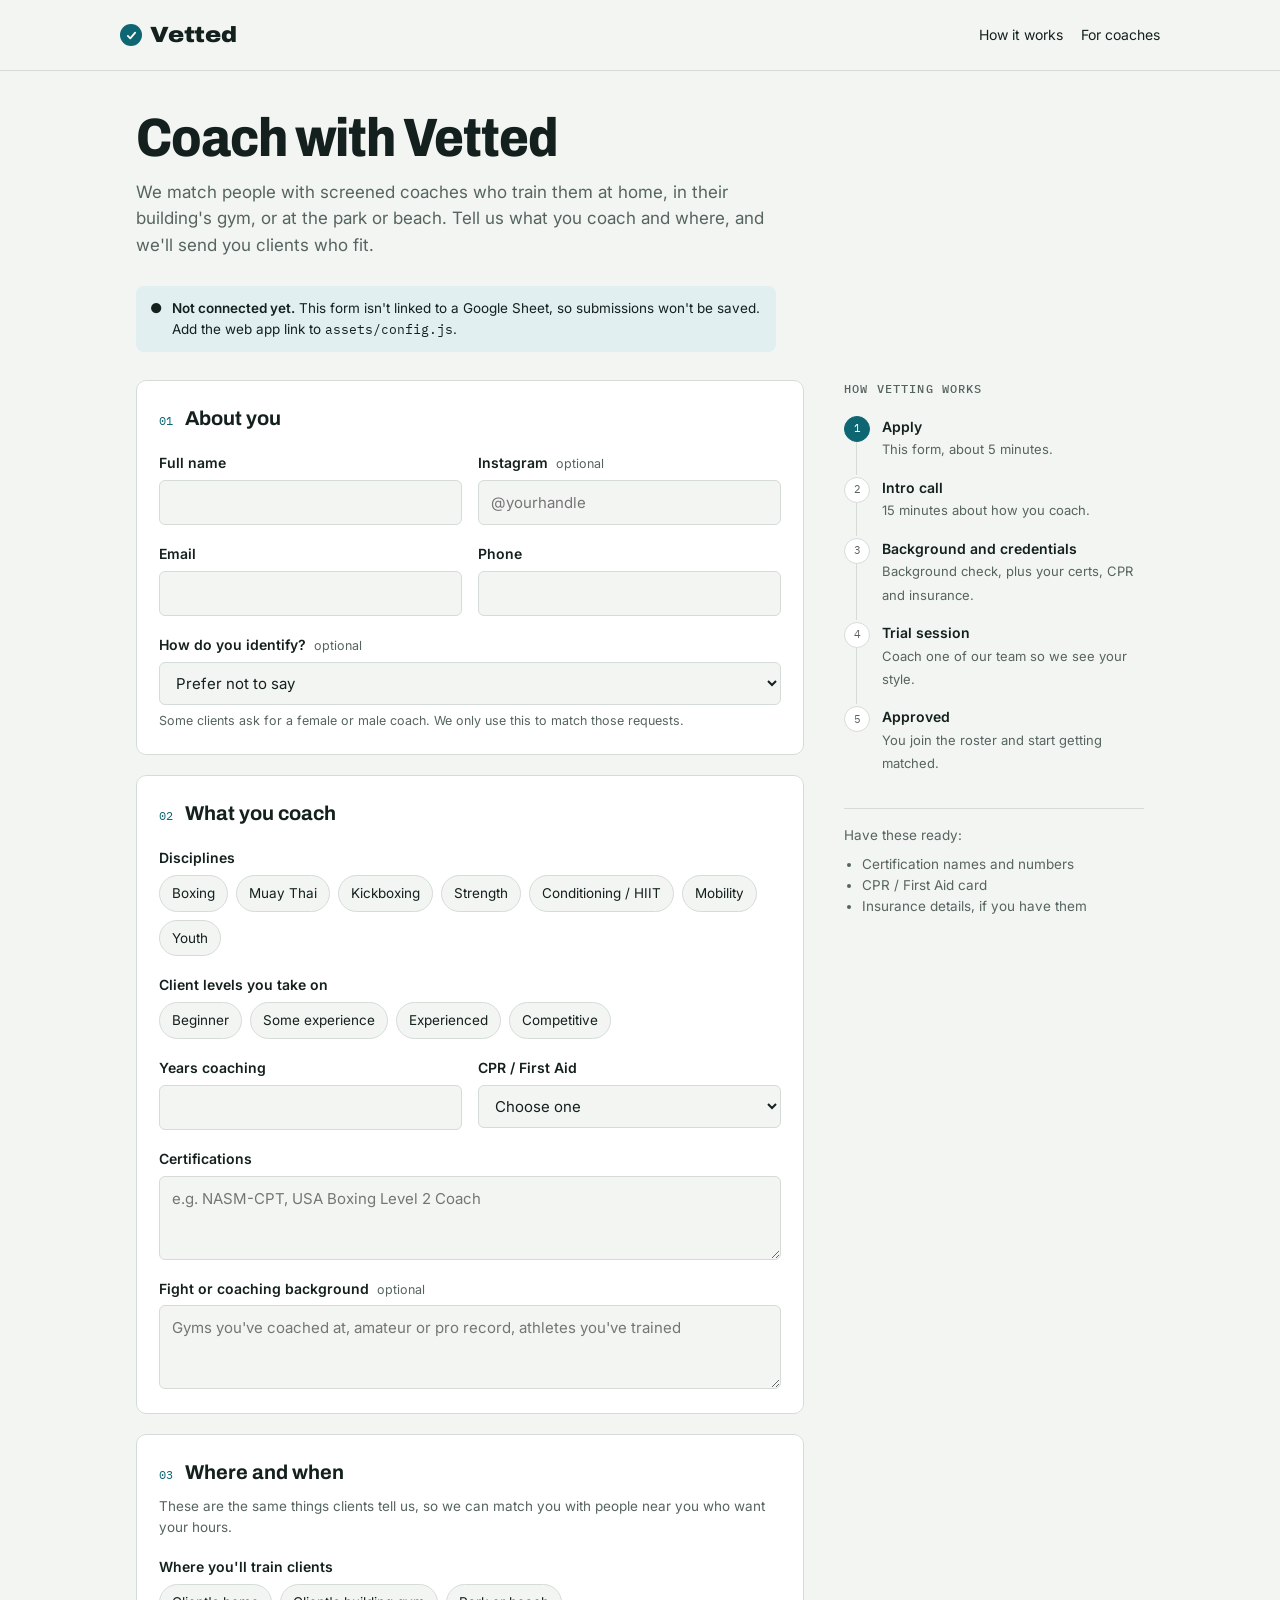
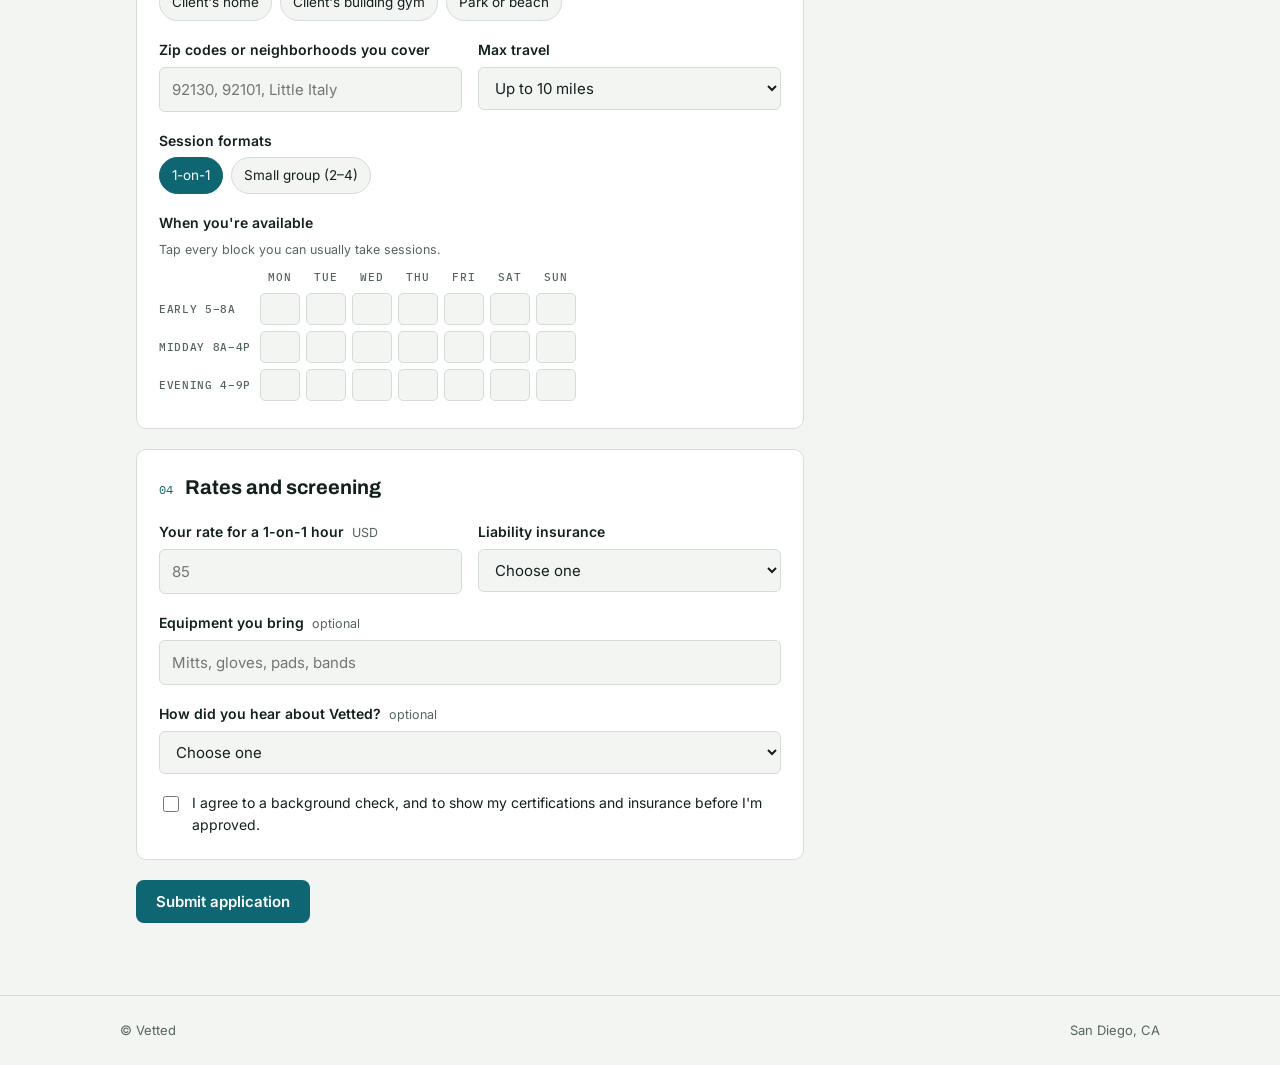
==== apply.html @ 27df1cb6 "Vetted website: home page and coach application Coach applications post to a Google Sheet through an" ====
<!doctype html>
<html lang="en">
<head>
<meta charset="utf-8">
<meta name="viewport" content="width=device-width, initial-scale=1, viewport-fit=cover">
<title>Coach with Vetted</title>
<meta name="description" content="Apply to coach with Vetted. We match screened coaches with private clients at home, in building gyms, and at parks and beaches.">
<link rel="preconnect" href="https://fonts.googleapis.com">
<link rel="preconnect" href="https://fonts.gstatic.com" crossorigin>
<link rel="stylesheet" href="https://fonts.googleapis.com/css2?family=Archivo:wdth,wght@75..125,500..900&family=Inter:wght@400;500;600&family=IBM+Plex+Mono:wght@500&display=swap">
<link rel="stylesheet" href="assets/styles.css">
<style>
main.wrap { padding-bottom: 0; }
.hp { position: absolute; left: -10000px; width: 1px; height: 1px; overflow: hidden; }
.err-send { color: var(--warn); font-size: 14px; }
.preview-note code { font-family: var(--mono); font-size: 12.5px; }
.intro { padding-block: 40px 28px; max-width: 640px; }
.intro h1 { font-family: var(--display); font-weight: 800; font-stretch: 88%; font-size: clamp(34px, 6vw, 54px); line-height: 1; letter-spacing: -0.02em; margin: 0 0 14px; text-wrap: balance; }
.intro p { color: var(--muted); font-size: 17px; margin: 0; max-width: 58ch; }

.preview-note { display: flex; gap: 10px; align-items: flex-start; background: var(--accent-soft); border-radius: 8px; padding: 12px 14px; font-size: 13.5px; margin-bottom: 28px; max-width: 640px; }
.preview-note b { font-weight: 600; }

.grid { display: grid; grid-template-columns: minmax(0, 1fr) 300px; gap: 40px; align-items: start; }
@media (max-width: 860px) { .grid { grid-template-columns: minmax(0, 1fr); } .rail { order: -1; } }

form { display: flex; flex-direction: column; gap: 20px; min-width: 0; }
fieldset { border: 1px solid var(--line); background: var(--surface); border-radius: 10px; padding: 22px 22px 24px; margin: 0; min-width: 0; display: flex; flex-direction: column; gap: 18px; }
legend { display: contents; }
.sec-head { display: flex; align-items: baseline; gap: 12px; }
.sec-num { font-family: var(--mono); font-size: 12px; color: var(--accent); }
.sec-title { font-family: var(--display); font-weight: 700; font-stretch: 100%; font-size: 20px; margin: 0; }
.sec-sub { color: var(--muted); font-size: 13.5px; margin: -10px 0 0; }

.row { display: grid; grid-template-columns: repeat(2, minmax(0, 1fr)); gap: 16px; }
@media (max-width: 560px) { .row { grid-template-columns: minmax(0, 1fr); } }
.field { display: flex; flex-direction: column; gap: 6px; min-width: 0; }
label.lbl, .lbl { font-weight: 600; font-size: 14px; }
.opt { font-weight: 400; color: var(--muted); font-size: 12.5px; margin-left: 4px; }
.hint { color: var(--muted); font-size: 12.5px; }
input[type=text], input[type=email], input[type=tel], input[type=number], select, textarea {
  font: inherit; color: var(--ink); background: var(--bg); border: 1px solid var(--line); border-radius: 6px; padding: 10px 12px; width: 100%;
}
textarea { min-height: 84px; resize: vertical; }
input:focus-visible, select:focus-visible, textarea:focus-visible, button:focus-visible, .chip input:focus-visible + span {
  outline: 2px solid var(--accent); outline-offset: 2px;
}
.invalid input, .invalid select, .invalid textarea { border-color: var(--warn); }
.err { color: var(--warn); font-size: 12.5px; display: none; }
.invalid .err { display: block; }

.chips { display: flex; flex-wrap: wrap; gap: 8px; }
.chip { position: relative; }
.chip input { position: absolute; opacity: 0; inset: 0; margin: 0; cursor: pointer; }
.chip span { display: inline-block; padding: 7px 12px; border: 1px solid var(--line); border-radius: 999px; font-size: 13.5px; background: var(--bg); cursor: pointer; user-select: none; }
.chip input:checked + span { background: var(--accent); border-color: var(--accent); color: var(--accent-ink); }

.avail { overflow-x: auto; }
.avail table { border-collapse: collapse; font-size: 13px; min-width: 420px; }
.avail th { font-family: var(--mono); font-weight: 500; font-size: 11px; letter-spacing: 0.06em; text-transform: uppercase; color: var(--muted); padding: 4px 6px; text-align: center; }
.avail th.rowh { text-align: left; padding-left: 0; }
.avail td { padding: 3px; text-align: center; }
.slot { position: relative; display: block; width: 40px; height: 32px; }
.slot input { position: absolute; inset: 0; opacity: 0; margin: 0; cursor: pointer; }
.slot span { position: absolute; inset: 0; border: 1px solid var(--line); border-radius: 5px; background: var(--bg); }
.slot input:checked + span { background: var(--accent); border-color: var(--accent); }
.slot input:focus-visible + span { outline: 2px solid var(--accent); outline-offset: 2px; }

.check { display: flex; gap: 10px; align-items: flex-start; font-size: 14px; }
.check input { margin-top: 4px; width: 16px; height: 16px; accent-color: var(--accent); flex: none; }

.actions { display: flex; flex-wrap: wrap; align-items: center; gap: 14px; }

.rail { position: sticky; top: calc(env(safe-area-inset-top, 0px) + 20px); display: flex; flex-direction: column; gap: 18px; min-width: 0; }
@media (max-width: 860px) { .rail { position: static; } }
.rail h2 { font-family: var(--mono); font-weight: 500; font-size: 11.5px; letter-spacing: 0.1em; text-transform: uppercase; color: var(--muted); margin: 0; }
.steps { list-style: none; margin: 0; padding: 0; display: flex; flex-direction: column; }
.steps li { display: grid; grid-template-columns: 26px minmax(0, 1fr); gap: 12px; padding-bottom: 16px; position: relative; }
.steps li:not(:last-child)::before { content: ""; position: absolute; left: 12px; top: 26px; bottom: 2px; width: 1px; background: var(--line); }
.dot { width: 26px; height: 26px; border-radius: 50%; border: 1px solid var(--line); background: var(--surface); display: grid; place-items: center; font-family: var(--mono); font-size: 11px; color: var(--muted); }
.steps li.now .dot { background: var(--accent); border-color: var(--accent); color: var(--accent-ink); }
.steps b { display: block; font-size: 14px; font-weight: 600; }
.steps small { color: var(--muted); font-size: 13px; }
.need { border-top: 1px solid var(--line); padding-top: 16px; font-size: 13.5px; color: var(--muted); }
.need ul { margin: 8px 0 0; padding-left: 18px; }

.done { max-width: 640px; }
.done h2 { font-family: var(--display); font-weight: 800; font-stretch: 90%; font-size: 34px; margin: 0 0 8px; }
.done p { color: var(--muted); margin: 0 0 20px; }
.summary { background: var(--surface); border: 1px solid var(--line); border-radius: 10px; padding: 18px 20px; }
.summary dl { display: grid; grid-template-columns: 150px minmax(0, 1fr); gap: 8px 16px; margin: 0; font-size: 14px; }
@media (max-width: 480px) { .summary dl { grid-template-columns: minmax(0, 1fr); gap: 2px; } .summary dd { margin-bottom: 8px; } }
.summary dt { color: var(--muted); }
.summary dd { margin: 0; overflow-wrap: anywhere; }

@media (prefers-reduced-motion: no-preference) { .chip span, .slot span { transition: background .12s, border-color .12s; } }
</style>
</head>
<body>
<header class="top gutter"><div class="wrap">
  <a class="brand" href="./"><span class="seal" aria-hidden="true"><svg viewBox="0 0 16 16"><path d="M3.5 8.5l3 3 6-7" fill="none" stroke="var(--accent-ink)" stroke-width="2.2" stroke-linecap="round" stroke-linejoin="round"/></svg></span>Vetted</a>
  <nav class="links"><a href="./#how">How it works</a><a href="apply.html">For coaches</a></nav>
</div></header>

<main class="wrap gutter">
<section class="intro">
    <h1>Coach with Vetted</h1>
    <p>We match people with screened coaches who train them at home, in their building's gym, or at the park or beach. Tell us what you coach and where, and we'll send you clients who fit.</p>
  </section>

  <div class="preview-note" id="notConnected" role="note" hidden><span aria-hidden="true">●</span><div><b>Not connected yet.</b> This form isn't linked to a Google Sheet, so submissions won't be saved. Add the web app link to <code>assets/config.js</code>.</div></div>

  <div class="grid">
    <div id="formView">
      <form id="app" novalidate>
        <div class="hp" aria-hidden="true"><label for="website">Leave this empty</label><input id="website" name="website" type="text" tabindex="-1" autocomplete="off"></div>
        <fieldset>
          <legend><div class="sec-head"><span class="sec-num">01</span><h2 class="sec-title">About you</h2></div></legend>
          <div class="row">
            <div class="field" data-req><label class="lbl" for="name">Full name</label><input id="name" name="name" type="text" autocomplete="name"><span class="err">Enter your name.</span></div>
            <div class="field"><label class="lbl" for="ig">Instagram <span class="opt">optional</span></label><input id="ig" name="instagram" type="text" placeholder="@yourhandle"></div>
          </div>
          <div class="row">
            <div class="field" data-req><label class="lbl" for="email">Email</label><input id="email" name="email" type="email" autocomplete="email"><span class="err">Enter an email we can reach you at.</span></div>
            <div class="field" data-req><label class="lbl" for="phone">Phone</label><input id="phone" name="phone" type="tel" autocomplete="tel"><span class="err">Enter a phone number.</span></div>
          </div>
          <div class="field"><label class="lbl" for="gender">How do you identify? <span class="opt">optional</span></label>
            <select id="gender" name="gender"><option value="">Prefer not to say</option><option>Woman</option><option>Man</option><option>Non-binary</option></select>
            <span class="hint">Some clients ask for a female or male coach. We only use this to match those requests.</span></div>
        </fieldset>

        <fieldset>
          <legend><div class="sec-head"><span class="sec-num">02</span><h2 class="sec-title">What you coach</h2></div></legend>
          <div class="field" data-req data-group="disciplines"><span class="lbl" id="discL">Disciplines</span>
            <div class="chips" role="group" aria-labelledby="discL">
              <label class="chip"><input type="checkbox" name="disciplines" value="Boxing"><span>Boxing</span></label>
              <label class="chip"><input type="checkbox" name="disciplines" value="Muay Thai"><span>Muay Thai</span></label>
              <label class="chip"><input type="checkbox" name="disciplines" value="Kickboxing"><span>Kickboxing</span></label>
              <label class="chip"><input type="checkbox" name="disciplines" value="Strength"><span>Strength</span></label>
              <label class="chip"><input type="checkbox" name="disciplines" value="Conditioning / HIIT"><span>Conditioning / HIIT</span></label>
              <label class="chip"><input type="checkbox" name="disciplines" value="Mobility"><span>Mobility</span></label>
              <label class="chip"><input type="checkbox" name="disciplines" value="Youth"><span>Youth</span></label>
            </div><span class="err">Pick at least one.</span></div>
          <div class="field"><span class="lbl" id="lvlL">Client levels you take on</span>
            <div class="chips" role="group" aria-labelledby="lvlL">
              <label class="chip"><input type="checkbox" name="levels" value="Beginner"><span>Beginner</span></label>
              <label class="chip"><input type="checkbox" name="levels" value="Some experience"><span>Some experience</span></label>
              <label class="chip"><input type="checkbox" name="levels" value="Experienced"><span>Experienced</span></label>
              <label class="chip"><input type="checkbox" name="levels" value="Competitive"><span>Competitive</span></label>
            </div></div>
          <div class="row">
            <div class="field" data-req><label class="lbl" for="years">Years coaching</label><input id="years" name="years" type="number" min="0" max="60" inputmode="numeric"><span class="err">Enter a number of years.</span></div>
            <div class="field" data-req><label class="lbl" for="cpr">CPR / First Aid</label>
              <select id="cpr" name="cpr"><option value="">Choose one</option><option>Current</option><option>Expired</option><option>Never certified</option></select><span class="err">Choose one.</span></div>
          </div>
          <div class="field" data-req><label class="lbl" for="certs">Certifications</label><textarea id="certs" name="certs" placeholder="e.g. NASM-CPT, USA Boxing Level 2 Coach"></textarea><span class="err">List your certifications, or write "none".</span></div>
          <div class="field"><label class="lbl" for="bg">Fight or coaching background <span class="opt">optional</span></label><textarea id="bg" name="background" placeholder="Gyms you've coached at, amateur or pro record, athletes you've trained"></textarea></div>
        </fieldset>

        <fieldset>
          <legend><div class="sec-head"><span class="sec-num">03</span><h2 class="sec-title">Where and when</h2></div></legend>
          <p class="sec-sub">These are the same things clients tell us, so we can match you with people near you who want your hours.</p>
          <div class="field" data-req data-group="locations"><span class="lbl" id="locL">Where you'll train clients</span>
            <div class="chips" role="group" aria-labelledby="locL">
              <label class="chip"><input type="checkbox" name="locations" value="Client's home"><span>Client's home</span></label>
              <label class="chip"><input type="checkbox" name="locations" value="Building gym"><span>Client's building gym</span></label>
              <label class="chip"><input type="checkbox" name="locations" value="Park or beach"><span>Park or beach</span></label>
            </div><span class="err">Pick at least one.</span></div>
          <div class="row">
            <div class="field" data-req><label class="lbl" for="zips">Zip codes or neighborhoods you cover</label><input id="zips" name="areas" type="text" placeholder="92130, 92101, Little Italy"><span class="err">Tell us where you'll travel.</span></div>
            <div class="field"><label class="lbl" for="radius">Max travel</label>
              <select id="radius" name="radius"><option>Up to 5 miles</option><option selected>Up to 10 miles</option><option>Up to 20 miles</option><option>Anywhere in the county</option></select></div>
          </div>
          <div class="field"><span class="lbl" id="fmtL">Session formats</span>
            <div class="chips" role="group" aria-labelledby="fmtL">
              <label class="chip"><input type="checkbox" name="formats" value="1-on-1" checked><span>1-on-1</span></label>
              <label class="chip"><input type="checkbox" name="formats" value="Small group (2-4)"><span>Small group (2–4)</span></label>
            </div></div>
          <div class="field" data-req data-group="avail"><span class="lbl" id="avL">When you're available</span>
            <span class="hint">Tap every block you can usually take sessions.</span>
            <div class="avail"><table aria-labelledby="avL"><thead><tr><th class="rowh"></th></tr></thead><tbody></tbody></table></div>
            <span class="err">Pick at least one time block.</span></div>
        </fieldset>

        <fieldset>
          <legend><div class="sec-head"><span class="sec-num">04</span><h2 class="sec-title">Rates and screening</h2></div></legend>
          <div class="row">
            <div class="field"><label class="lbl" for="rate">Your rate for a 1-on-1 hour <span class="opt">USD</span></label><input id="rate" name="rate" type="number" min="0" inputmode="numeric" placeholder="85"></div>
            <div class="field" data-req><label class="lbl" for="ins">Liability insurance</label>
              <select id="ins" name="insurance"><option value="">Choose one</option><option>Yes, I have my own</option><option>No, but I can get it</option><option>No</option></select><span class="err">Choose one.</span></div>
          </div>
          <div class="field"><label class="lbl" for="gear">Equipment you bring <span class="opt">optional</span></label><input id="gear" name="gear" type="text" placeholder="Mitts, gloves, pads, bands"></div>
          <div class="field"><label class="lbl" for="heard">How did you hear about Vetted? <span class="opt">optional</span></label>
            <select id="heard" name="heard"><option value="">Choose one</option><option>Instagram</option><option>A coach I know</option><option>My gym</option><option>Other</option></select></div>
          <div class="field" data-req data-group="consent">
            <label class="check"><input type="checkbox" id="consent" name="consent" value="yes"><span>I agree to a background check, and to show my certifications and insurance before I'm approved.</span></label>
            <span class="err">We need your OK to run the screening.</span></div>
        </fieldset>

        <div class="actions">
          <button class="btn" type="submit" id="submitBtn">Submit application</button>
          <span class="err-send" id="sendErr" role="alert" hidden></span>
        </div>
      </form>
    </div>

    <div class="done" id="doneView" hidden>
      <h2>Application received</h2>
      <p>Thanks. We review every application by hand and will text you within a few days to set up a short call. Keep an eye on your phone.</p>
      <div class="summary"><dl id="summary"></dl></div>
      <div class="actions" style="margin-top:18px"><a class="btn outline" href="./">Back to Vetted</a></div>
    </div>

    <aside class="rail" aria-label="How vetting works">
      <h2>How vetting works</h2>
      <ol class="steps">
        <li class="now"><span class="dot">1</span><div><b>Apply</b><small>This form, about 5 minutes.</small></div></li>
        <li><span class="dot">2</span><div><b>Intro call</b><small>15 minutes about how you coach.</small></div></li>
        <li><span class="dot">3</span><div><b>Background and credentials</b><small>Background check, plus your certs, CPR and insurance.</small></div></li>
        <li><span class="dot">4</span><div><b>Trial session</b><small>Coach one of our team so we see your style.</small></div></li>
        <li><span class="dot">5</span><div><b>Approved</b><small>You join the roster and start getting matched.</small></div></li>
      </ol>
      <div class="need">Have these ready:
        <ul><li>Certification names and numbers</li><li>CPR / First Aid card</li><li>Insurance details, if you have them</li></ul>
      </div>
    </aside>
  </div>
</main>

<footer class="foot gutter"><div class="wrap"><span>© Vetted</span><span>San Diego, CA</span></div></footer>

<script src="assets/config.js"></script>
<script src="assets/apply.js"></script>
</body>
</html>
---- assets/styles.css ----
/* Vetted — shared styles. Layout: one centered column (1040px) with section bands; forms use a sticky side rail on wide screens. */
:root {
  --bg: #f3f5f3;
  --surface: #ffffff;
  --ink: #13201d;
  --muted: #56645f;
  --line: #d5dcd8;
  --accent: #0d6672;
  --accent-ink: #ffffff;
  --accent-soft: #e1eff0;
  --band: #13201d;
  --band-ink: #e6ece9;
  --ok: #1f7a4a;
  --warn: #9a5b00;
  --display: "Archivo", "Arial Narrow", system-ui, sans-serif;
  --body: "Inter", system-ui, -apple-system, "Segoe UI", sans-serif;
  --mono: "IBM Plex Mono", ui-monospace, "SFMono-Regular", Menlo, monospace;
  color-scheme: light;
}
@media (prefers-color-scheme: dark) {
  :root {
    --bg: #0f1614; --surface: #17211e; --ink: #e6ece9; --muted: #9baba5; --line: #2b3834;
    --accent: #4fb3bf; --accent-ink: #062226; --accent-soft: #163236;
    --band: #0a0f0e; --band-ink: #e6ece9; --ok: #5cc98b; --warn: #e0a64a;
    color-scheme: dark;
  }
}

* { box-sizing: border-box; }
html { -webkit-text-size-adjust: 100%; }
body {
  margin: 0; background: var(--bg); color: var(--ink);
  font-family: var(--body); font-size: 15px; line-height: 1.55;
}
img { max-width: 100%; }
[hidden] { display: none !important; }
a { color: var(--accent); text-underline-offset: 3px; }
.gutter { padding-left: max(16px, env(safe-area-inset-left, 0px)); padding-right: max(16px, env(safe-area-inset-right, 0px)); }
.wrap { max-width: 1040px; margin: 0 auto; }

/* Header */
header.top { border-bottom: 1px solid var(--line); }
header.top .wrap { display: flex; align-items: center; justify-content: space-between; gap: 16px; padding-block: 18px; flex-wrap: wrap; }
.brand { font-family: var(--display); font-weight: 900; font-stretch: 112%; font-size: 22px; letter-spacing: -0.01em; display: flex; align-items: center; gap: 8px; color: var(--ink); text-decoration: none; }
.seal { width: 22px; height: 22px; border-radius: 50%; background: var(--accent); display: grid; place-items: center; flex: none; }
.seal svg { width: 13px; height: 13px; }
nav.links { display: flex; gap: 18px; align-items: center; font-size: 14px; flex-wrap: wrap; }
nav.links a { color: var(--ink); text-decoration: none; }
nav.links a:hover { color: var(--accent); }
nav.links a.btn { color: var(--accent-ink); }

/* Buttons */
.btn { display: inline-block; font: 600 15px var(--body); background: var(--accent); color: var(--accent-ink); border: 0; border-radius: 8px; padding: 12px 20px; cursor: pointer; text-decoration: none; }
.btn:hover { filter: brightness(1.08); }
.btn.small { padding: 8px 14px; font-size: 14px; }
.btn.outline { background: transparent; color: var(--ink); border: 1px solid var(--line); }
.btn[disabled] { opacity: .6; cursor: progress; }
.linkbtn { font: 500 14px var(--body); background: transparent; color: var(--accent); border: 0; padding: 8px 4px; cursor: pointer; text-decoration: underline; text-underline-offset: 3px; }
:focus-visible { outline: 2px solid var(--accent); outline-offset: 2px; }

/* Type */
.eyebrow { font-family: var(--mono); font-size: 11.5px; letter-spacing: 0.1em; text-transform: uppercase; color: var(--muted); margin: 0 0 10px; }
h1.display { font-family: var(--display); font-weight: 800; font-stretch: 88%; font-size: clamp(38px, 7vw, 68px); line-height: 0.98; letter-spacing: -0.02em; margin: 0 0 18px; text-wrap: balance; }
h2.section { font-family: var(--display); font-weight: 800; font-stretch: 92%; font-size: clamp(26px, 4vw, 36px); line-height: 1.05; margin: 0 0 12px; text-wrap: balance; }
.lede { color: var(--muted); font-size: 18px; margin: 0; max-width: 56ch; }

/* Footer */
footer.foot { border-top: 1px solid var(--line); margin-top: 72px; }
footer.foot .wrap { padding-block: 24px; display: flex; justify-content: space-between; gap: 12px; flex-wrap: wrap; color: var(--muted); font-size: 13px; }
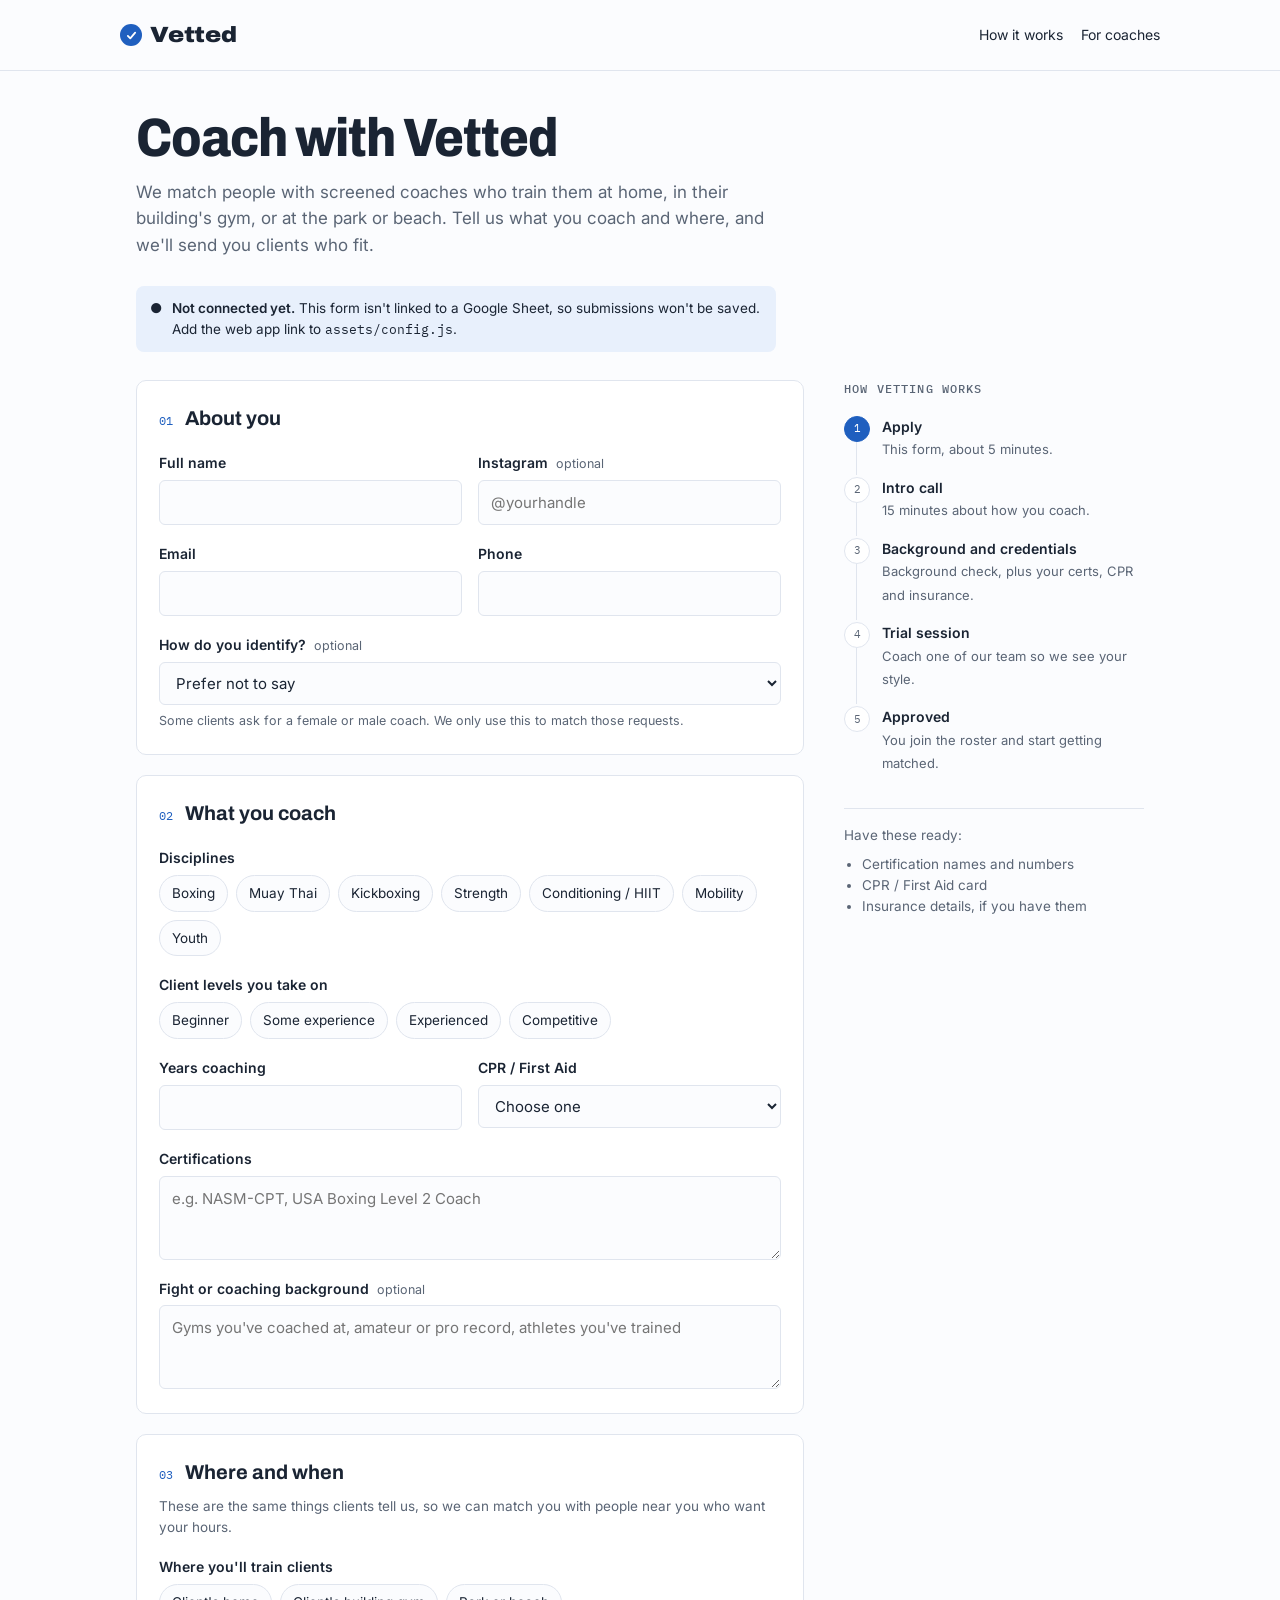
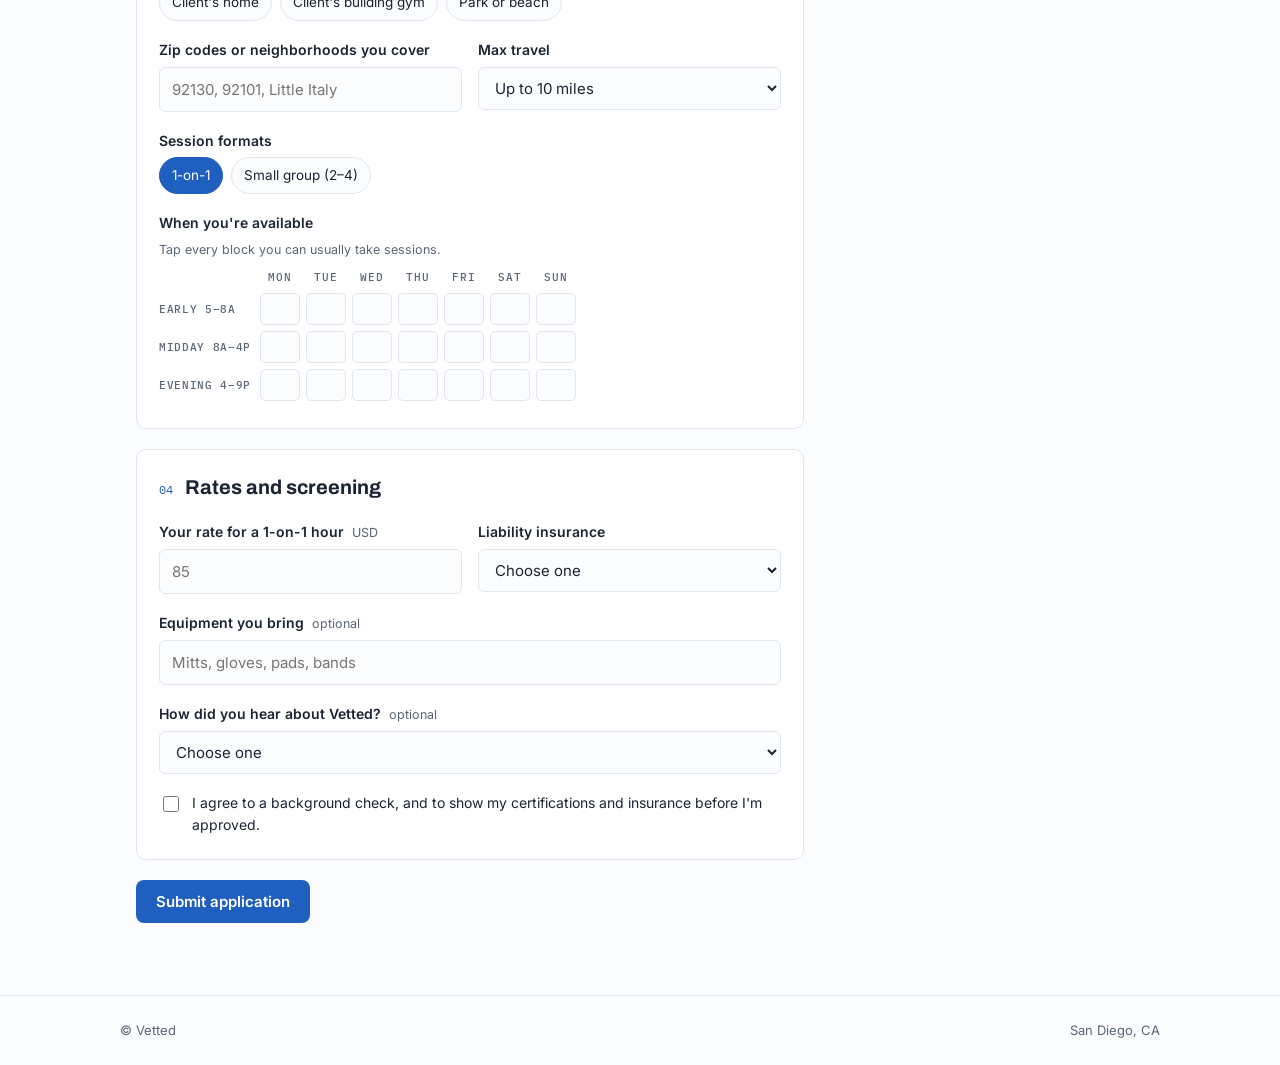
==== commit 3e9d857a: "Add client request form (Find a coach) Five-step form: goal, where, when, coach preference, contact." ====
--- a/apply.html
+++ b/apply.html
@@ -9,92 +9,7 @@
 <link rel="preconnect" href="https://fonts.gstatic.com" crossorigin>
 <link rel="stylesheet" href="https://fonts.googleapis.com/css2?family=Archivo:wdth,wght@75..125,500..900&family=Inter:wght@400;500;600&family=IBM+Plex+Mono:wght@500&display=swap">
 <link rel="stylesheet" href="assets/styles.css">
-<style>
-main.wrap { padding-bottom: 0; }
-.hp { position: absolute; left: -10000px; width: 1px; height: 1px; overflow: hidden; }
-.err-send { color: var(--warn); font-size: 14px; }
-.preview-note code { font-family: var(--mono); font-size: 12.5px; }
-.intro { padding-block: 40px 28px; max-width: 640px; }
-.intro h1 { font-family: var(--display); font-weight: 800; font-stretch: 88%; font-size: clamp(34px, 6vw, 54px); line-height: 1; letter-spacing: -0.02em; margin: 0 0 14px; text-wrap: balance; }
-.intro p { color: var(--muted); font-size: 17px; margin: 0; max-width: 58ch; }
-
-.preview-note { display: flex; gap: 10px; align-items: flex-start; background: var(--accent-soft); border-radius: 8px; padding: 12px 14px; font-size: 13.5px; margin-bottom: 28px; max-width: 640px; }
-.preview-note b { font-weight: 600; }
-
-.grid { display: grid; grid-template-columns: minmax(0, 1fr) 300px; gap: 40px; align-items: start; }
-@media (max-width: 860px) { .grid { grid-template-columns: minmax(0, 1fr); } .rail { order: -1; } }
-
-form { display: flex; flex-direction: column; gap: 20px; min-width: 0; }
-fieldset { border: 1px solid var(--line); background: var(--surface); border-radius: 10px; padding: 22px 22px 24px; margin: 0; min-width: 0; display: flex; flex-direction: column; gap: 18px; }
-legend { display: contents; }
-.sec-head { display: flex; align-items: baseline; gap: 12px; }
-.sec-num { font-family: var(--mono); font-size: 12px; color: var(--accent); }
-.sec-title { font-family: var(--display); font-weight: 700; font-stretch: 100%; font-size: 20px; margin: 0; }
-.sec-sub { color: var(--muted); font-size: 13.5px; margin: -10px 0 0; }
-
-.row { display: grid; grid-template-columns: repeat(2, minmax(0, 1fr)); gap: 16px; }
-@media (max-width: 560px) { .row { grid-template-columns: minmax(0, 1fr); } }
-.field { display: flex; flex-direction: column; gap: 6px; min-width: 0; }
-label.lbl, .lbl { font-weight: 600; font-size: 14px; }
-.opt { font-weight: 400; color: var(--muted); font-size: 12.5px; margin-left: 4px; }
-.hint { color: var(--muted); font-size: 12.5px; }
-input[type=text], input[type=email], input[type=tel], input[type=number], select, textarea {
-  font: inherit; color: var(--ink); background: var(--bg); border: 1px solid var(--line); border-radius: 6px; padding: 10px 12px; width: 100%;
-}
-textarea { min-height: 84px; resize: vertical; }
-input:focus-visible, select:focus-visible, textarea:focus-visible, button:focus-visible, .chip input:focus-visible + span {
-  outline: 2px solid var(--accent); outline-offset: 2px;
-}
-.invalid input, .invalid select, .invalid textarea { border-color: var(--warn); }
-.err { color: var(--warn); font-size: 12.5px; display: none; }
-.invalid .err { display: block; }
-
-.chips { display: flex; flex-wrap: wrap; gap: 8px; }
-.chip { position: relative; }
-.chip input { position: absolute; opacity: 0; inset: 0; margin: 0; cursor: pointer; }
-.chip span { display: inline-block; padding: 7px 12px; border: 1px solid var(--line); border-radius: 999px; font-size: 13.5px; background: var(--bg); cursor: pointer; user-select: none; }
-.chip input:checked + span { background: var(--accent); border-color: var(--accent); color: var(--accent-ink); }
-
-.avail { overflow-x: auto; }
-.avail table { border-collapse: collapse; font-size: 13px; min-width: 420px; }
-.avail th { font-family: var(--mono); font-weight: 500; font-size: 11px; letter-spacing: 0.06em; text-transform: uppercase; color: var(--muted); padding: 4px 6px; text-align: center; }
-.avail th.rowh { text-align: left; padding-left: 0; }
-.avail td { padding: 3px; text-align: center; }
-.slot { position: relative; display: block; width: 40px; height: 32px; }
-.slot input { position: absolute; inset: 0; opacity: 0; margin: 0; cursor: pointer; }
-.slot span { position: absolute; inset: 0; border: 1px solid var(--line); border-radius: 5px; background: var(--bg); }
-.slot input:checked + span { background: var(--accent); border-color: var(--accent); }
-.slot input:focus-visible + span { outline: 2px solid var(--accent); outline-offset: 2px; }
-
-.check { display: flex; gap: 10px; align-items: flex-start; font-size: 14px; }
-.check input { margin-top: 4px; width: 16px; height: 16px; accent-color: var(--accent); flex: none; }
-
-.actions { display: flex; flex-wrap: wrap; align-items: center; gap: 14px; }
-
-.rail { position: sticky; top: calc(env(safe-area-inset-top, 0px) + 20px); display: flex; flex-direction: column; gap: 18px; min-width: 0; }
-@media (max-width: 860px) { .rail { position: static; } }
-.rail h2 { font-family: var(--mono); font-weight: 500; font-size: 11.5px; letter-spacing: 0.1em; text-transform: uppercase; color: var(--muted); margin: 0; }
-.steps { list-style: none; margin: 0; padding: 0; display: flex; flex-direction: column; }
-.steps li { display: grid; grid-template-columns: 26px minmax(0, 1fr); gap: 12px; padding-bottom: 16px; position: relative; }
-.steps li:not(:last-child)::before { content: ""; position: absolute; left: 12px; top: 26px; bottom: 2px; width: 1px; background: var(--line); }
-.dot { width: 26px; height: 26px; border-radius: 50%; border: 1px solid var(--line); background: var(--surface); display: grid; place-items: center; font-family: var(--mono); font-size: 11px; color: var(--muted); }
-.steps li.now .dot { background: var(--accent); border-color: var(--accent); color: var(--accent-ink); }
-.steps b { display: block; font-size: 14px; font-weight: 600; }
-.steps small { color: var(--muted); font-size: 13px; }
-.need { border-top: 1px solid var(--line); padding-top: 16px; font-size: 13.5px; color: var(--muted); }
-.need ul { margin: 8px 0 0; padding-left: 18px; }
-
-.done { max-width: 640px; }
-.done h2 { font-family: var(--display); font-weight: 800; font-stretch: 90%; font-size: 34px; margin: 0 0 8px; }
-.done p { color: var(--muted); margin: 0 0 20px; }
-.summary { background: var(--surface); border: 1px solid var(--line); border-radius: 10px; padding: 18px 20px; }
-.summary dl { display: grid; grid-template-columns: 150px minmax(0, 1fr); gap: 8px 16px; margin: 0; font-size: 14px; }
-@media (max-width: 480px) { .summary dl { grid-template-columns: minmax(0, 1fr); gap: 2px; } .summary dd { margin-bottom: 8px; } }
-.summary dt { color: var(--muted); }
-.summary dd { margin: 0; overflow-wrap: anywhere; }
-
-@media (prefers-reduced-motion: no-preference) { .chip span, .slot span { transition: background .12s, border-color .12s; } }
-</style>
+<link rel="stylesheet" href="assets/forms.css">
 </head>
 <body>
 <header class="top gutter"><div class="wrap">
--- a/assets/styles.css
+++ b/assets/styles.css
@@ -1,29 +1,21 @@
-/* Vetted — shared styles. Layout: one centered column (1040px) with section bands; forms use a sticky side rail on wide screens. */
+/* Vetted — shared styles. Light theme only. Layout: one centered column (1040px) with section bands; forms use a sticky side rail on wide screens. */
 :root {
-  --bg: #f3f5f3;
+  --bg: #fbfcfe;
   --surface: #ffffff;
-  --ink: #13201d;
-  --muted: #56645f;
-  --line: #d5dcd8;
-  --accent: #0d6672;
+  --ink: #1a2433;
+  --muted: #5a6575;
+  --line: #e0e5ee;
+  --accent: #1f5fbf;
   --accent-ink: #ffffff;
-  --accent-soft: #e1eff0;
-  --band: #13201d;
-  --band-ink: #e6ece9;
+  --accent-soft: #e8f0fc;
+  --band: #eef3fb;
+  --band-ink: #1a2433;
   --ok: #1f7a4a;
   --warn: #9a5b00;
   --display: "Archivo", "Arial Narrow", system-ui, sans-serif;
   --body: "Inter", system-ui, -apple-system, "Segoe UI", sans-serif;
   --mono: "IBM Plex Mono", ui-monospace, "SFMono-Regular", Menlo, monospace;
   color-scheme: light;
-}
-@media (prefers-color-scheme: dark) {
-  :root {
-    --bg: #0f1614; --surface: #17211e; --ink: #e6ece9; --muted: #9baba5; --line: #2b3834;
-    --accent: #4fb3bf; --accent-ink: #062226; --accent-soft: #163236;
-    --band: #0a0f0e; --band-ink: #e6ece9; --ok: #5cc98b; --warn: #e0a64a;
-    color-scheme: dark;
-  }
 }
 
 * { box-sizing: border-box; }
--- a/assets/forms.css
+++ b/assets/forms.css
@@ -0,0 +1,85 @@
+/* Vetted — shared form styles (coach application, client request). */
+main.wrap { padding-bottom: 0; }
+.hp { position: absolute; left: -10000px; width: 1px; height: 1px; overflow: hidden; }
+.err-send { color: var(--warn); font-size: 14px; }
+.preview-note code { font-family: var(--mono); font-size: 12.5px; }
+.intro { padding-block: 40px 28px; max-width: 640px; }
+.intro h1 { font-family: var(--display); font-weight: 800; font-stretch: 88%; font-size: clamp(34px, 6vw, 54px); line-height: 1; letter-spacing: -0.02em; margin: 0 0 14px; text-wrap: balance; }
+.intro p { color: var(--muted); font-size: 17px; margin: 0; max-width: 58ch; }
+
+.preview-note { display: flex; gap: 10px; align-items: flex-start; background: var(--accent-soft); border-radius: 8px; padding: 12px 14px; font-size: 13.5px; margin-bottom: 28px; max-width: 640px; }
+.preview-note b { font-weight: 600; }
+
+.grid { display: grid; grid-template-columns: minmax(0, 1fr) 300px; gap: 40px; align-items: start; }
+@media (max-width: 860px) { .grid { grid-template-columns: minmax(0, 1fr); } .rail { order: -1; } }
+
+form { display: flex; flex-direction: column; gap: 20px; min-width: 0; }
+fieldset { border: 1px solid var(--line); background: var(--surface); border-radius: 10px; padding: 22px 22px 24px; margin: 0; min-width: 0; display: flex; flex-direction: column; gap: 18px; }
+legend { display: contents; }
+.sec-head { display: flex; align-items: baseline; gap: 12px; }
+.sec-num { font-family: var(--mono); font-size: 12px; color: var(--accent); }
+.sec-title { font-family: var(--display); font-weight: 700; font-stretch: 100%; font-size: 20px; margin: 0; }
+.sec-sub { color: var(--muted); font-size: 13.5px; margin: -10px 0 0; }
+
+.row { display: grid; grid-template-columns: repeat(2, minmax(0, 1fr)); gap: 16px; }
+@media (max-width: 560px) { .row { grid-template-columns: minmax(0, 1fr); } }
+.field { display: flex; flex-direction: column; gap: 6px; min-width: 0; }
+label.lbl, .lbl { font-weight: 600; font-size: 14px; }
+.opt { font-weight: 400; color: var(--muted); font-size: 12.5px; margin-left: 4px; }
+.hint { color: var(--muted); font-size: 12.5px; }
+input[type=text], input[type=email], input[type=tel], input[type=number], select, textarea {
+  font: inherit; color: var(--ink); background: var(--bg); border: 1px solid var(--line); border-radius: 6px; padding: 10px 12px; width: 100%;
+}
+textarea { min-height: 84px; resize: vertical; }
+input:focus-visible, select:focus-visible, textarea:focus-visible, button:focus-visible, .chip input:focus-visible + span {
+  outline: 2px solid var(--accent); outline-offset: 2px;
+}
+.invalid input, .invalid select, .invalid textarea { border-color: var(--warn); }
+.err { color: var(--warn); font-size: 12.5px; display: none; }
+.invalid .err { display: block; }
+
+.chips { display: flex; flex-wrap: wrap; gap: 8px; }
+.chip { position: relative; }
+.chip input { position: absolute; opacity: 0; inset: 0; margin: 0; cursor: pointer; }
+.chip span { display: inline-block; padding: 7px 12px; border: 1px solid var(--line); border-radius: 999px; font-size: 13.5px; background: var(--bg); cursor: pointer; user-select: none; }
+.chip input:checked + span { background: var(--accent); border-color: var(--accent); color: var(--accent-ink); }
+
+.avail { overflow-x: auto; }
+.avail table { border-collapse: collapse; font-size: 13px; min-width: 420px; }
+.avail th { font-family: var(--mono); font-weight: 500; font-size: 11px; letter-spacing: 0.06em; text-transform: uppercase; color: var(--muted); padding: 4px 6px; text-align: center; }
+.avail th.rowh { text-align: left; padding-left: 0; }
+.avail td { padding: 3px; text-align: center; }
+.slot { position: relative; display: block; width: 40px; height: 32px; }
+.slot input { position: absolute; inset: 0; opacity: 0; margin: 0; cursor: pointer; }
+.slot span { position: absolute; inset: 0; border: 1px solid var(--line); border-radius: 5px; background: var(--bg); }
+.slot input:checked + span { background: var(--accent); border-color: var(--accent); }
+.slot input:focus-visible + span { outline: 2px solid var(--accent); outline-offset: 2px; }
+
+.check { display: flex; gap: 10px; align-items: flex-start; font-size: 14px; }
+.check input { margin-top: 4px; width: 16px; height: 16px; accent-color: var(--accent); flex: none; }
+
+.actions { display: flex; flex-wrap: wrap; align-items: center; gap: 14px; }
+
+.rail { position: sticky; top: calc(env(safe-area-inset-top, 0px) + 20px); display: flex; flex-direction: column; gap: 18px; min-width: 0; }
+@media (max-width: 860px) { .rail { position: static; } }
+.rail h2 { font-family: var(--mono); font-weight: 500; font-size: 11.5px; letter-spacing: 0.1em; text-transform: uppercase; color: var(--muted); margin: 0; }
+.steps { list-style: none; margin: 0; padding: 0; display: flex; flex-direction: column; }
+.steps li { display: grid; grid-template-columns: 26px minmax(0, 1fr); gap: 12px; padding-bottom: 16px; position: relative; }
+.steps li:not(:last-child)::before { content: ""; position: absolute; left: 12px; top: 26px; bottom: 2px; width: 1px; background: var(--line); }
+.dot { width: 26px; height: 26px; border-radius: 50%; border: 1px solid var(--line); background: var(--surface); display: grid; place-items: center; font-family: var(--mono); font-size: 11px; color: var(--muted); }
+.steps li.now .dot { background: var(--accent); border-color: var(--accent); color: var(--accent-ink); }
+.steps b { display: block; font-size: 14px; font-weight: 600; }
+.steps small { color: var(--muted); font-size: 13px; }
+.need { border-top: 1px solid var(--line); padding-top: 16px; font-size: 13.5px; color: var(--muted); }
+.need ul { margin: 8px 0 0; padding-left: 18px; }
+
+.done { max-width: 640px; }
+.done h2 { font-family: var(--display); font-weight: 800; font-stretch: 90%; font-size: 34px; margin: 0 0 8px; }
+.done p { color: var(--muted); margin: 0 0 20px; }
+.summary { background: var(--surface); border: 1px solid var(--line); border-radius: 10px; padding: 18px 20px; }
+.summary dl { display: grid; grid-template-columns: 150px minmax(0, 1fr); gap: 8px 16px; margin: 0; font-size: 14px; }
+@media (max-width: 480px) { .summary dl { grid-template-columns: minmax(0, 1fr); gap: 2px; } .summary dd { margin-bottom: 8px; } }
+.summary dt { color: var(--muted); }
+.summary dd { margin: 0; overflow-wrap: anywhere; }
+
+@media (prefers-reduced-motion: no-preference) { .chip span, .slot span { transition: background .12s, border-color .12s; } }
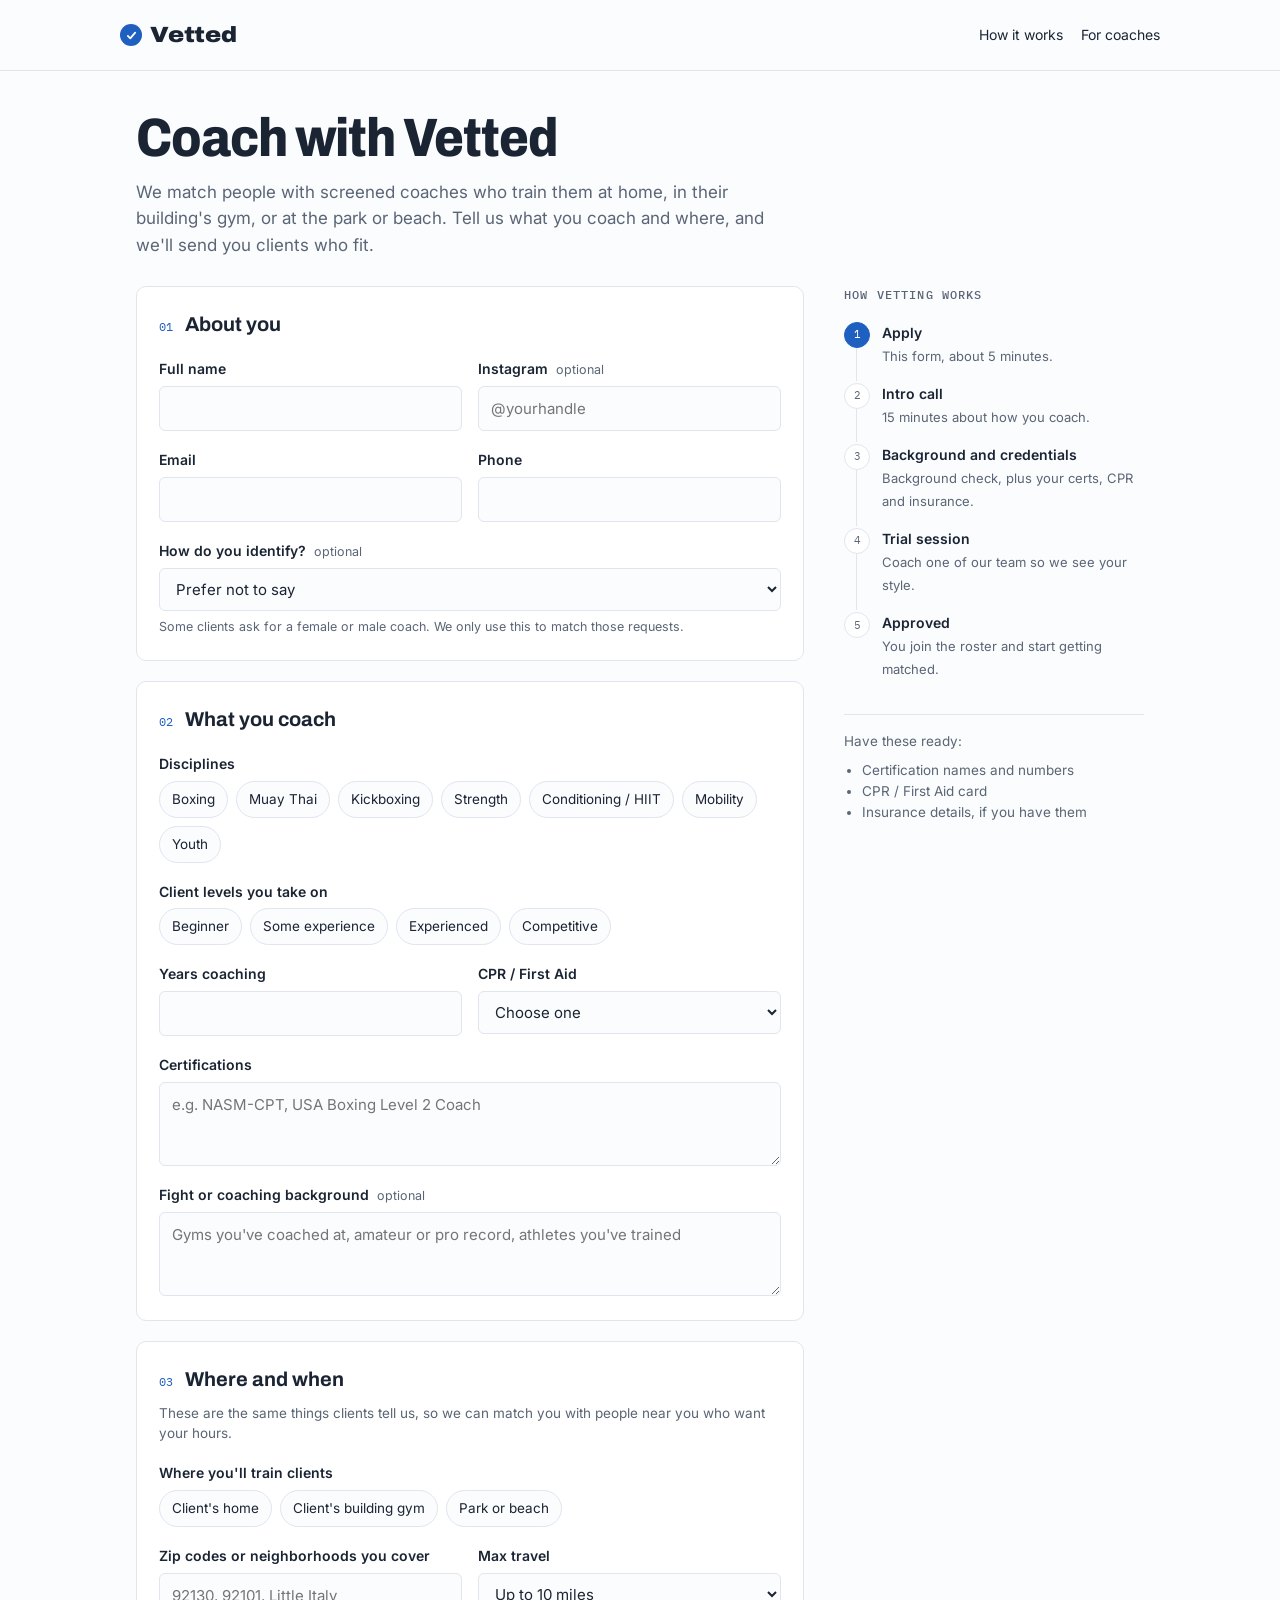
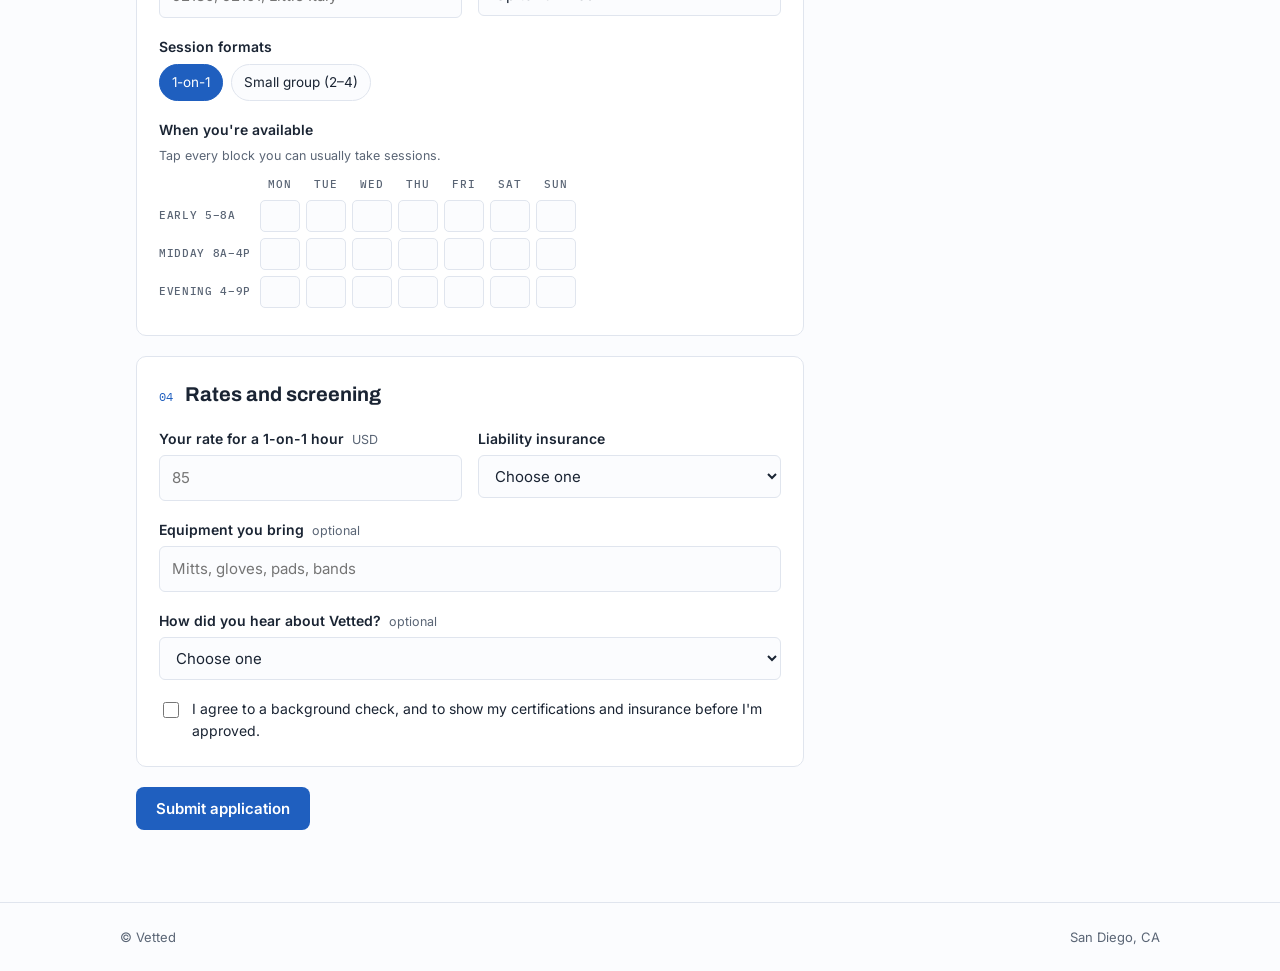
==== commit 978031e9: "Load fresh copies of form scripts after updates Co-Authored-By: Claude Opus 5.5 <noreply@anthropic.c" ====
--- a/apply.html
+++ b/apply.html
@@ -144,7 +144,7 @@
 
 <footer class="foot gutter"><div class="wrap"><span>© Vetted</span><span>San Diego, CA</span></div></footer>
 
-<script src="assets/config.js"></script>
-<script src="assets/apply.js"></script>
+<script src="assets/config.js?v=2"></script>
+<script src="assets/apply.js?v=2"></script>
 </body>
 </html>
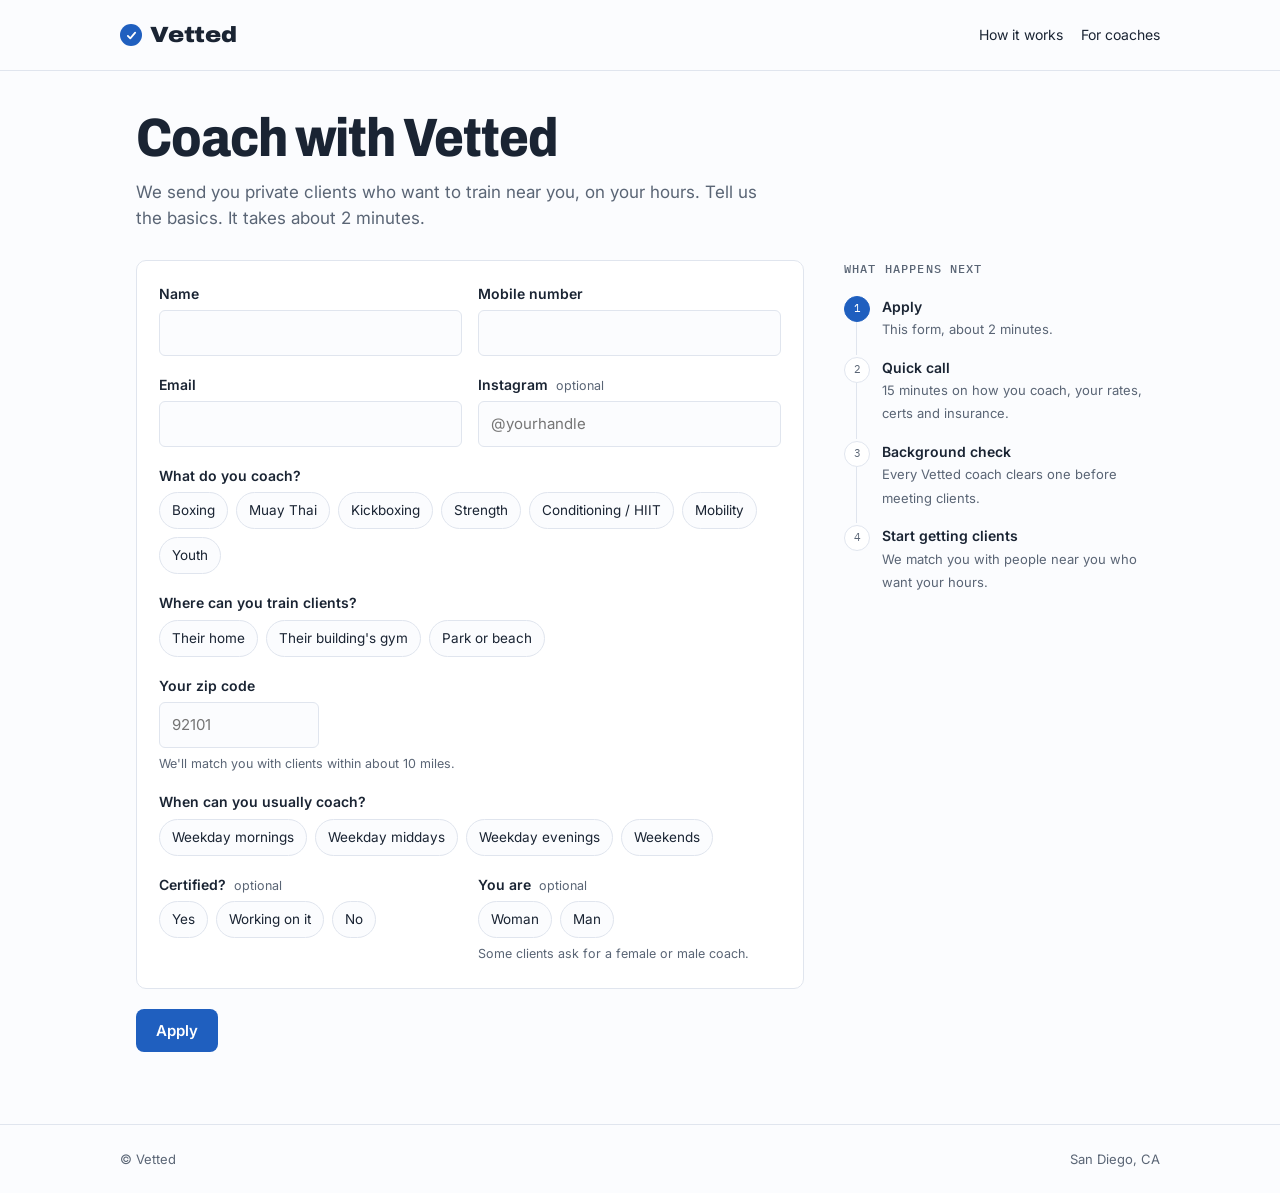
==== commit 3b342616: "Shorten the coach application to a 2-minute form Keeps only what matching needs: contact, what they " ====
--- a/apply.html
+++ b/apply.html
@@ -10,6 +10,7 @@
 <link rel="stylesheet" href="https://fonts.googleapis.com/css2?family=Archivo:wdth,wght@75..125,500..900&family=Inter:wght@400;500;600&family=IBM+Plex+Mono:wght@500&display=swap">
 <link rel="stylesheet" href="assets/styles.css">
 <link rel="stylesheet" href="assets/forms.css">
+<style>@media (max-width: 860px) { .rail { order: 0; } }</style>
 </head>
 <body>
 <header class="top gutter"><div class="wrap">
@@ -20,7 +21,7 @@
 <main class="wrap gutter">
 <section class="intro">
     <h1>Coach with Vetted</h1>
-    <p>We match people with screened coaches who train them at home, in their building's gym, or at the park or beach. Tell us what you coach and where, and we'll send you clients who fit.</p>
+    <p>We send you private clients who want to train near you, on your hours. Tell us the basics. It takes about 2 minutes.</p>
   </section>
 
   <div class="preview-note" id="notConnected" role="note" hidden><span aria-hidden="true">●</span><div><b>Not connected yet.</b> This form isn't linked to a Google Sheet, so submissions won't be saved. Add the web app link to <code>assets/config.js</code>.</div></div>
@@ -30,23 +31,16 @@
       <form id="app" novalidate>
         <div class="hp" aria-hidden="true"><label for="website">Leave this empty</label><input id="website" name="website" type="text" tabindex="-1" autocomplete="off"></div>
         <fieldset>
-          <legend><div class="sec-head"><span class="sec-num">01</span><h2 class="sec-title">About you</h2></div></legend>
           <div class="row">
-            <div class="field" data-req><label class="lbl" for="name">Full name</label><input id="name" name="name" type="text" autocomplete="name"><span class="err">Enter your name.</span></div>
-            <div class="field"><label class="lbl" for="ig">Instagram <span class="opt">optional</span></label><input id="ig" name="instagram" type="text" placeholder="@yourhandle"></div>
+            <div class="field" data-req><label class="lbl" for="name">Name</label><input id="name" name="name" type="text" autocomplete="name"><span class="err">Enter your name.</span></div>
+            <div class="field" data-req data-phone><label class="lbl" for="phone">Mobile number</label><input id="phone" name="phone" type="tel" autocomplete="tel"><span class="err">Enter a 10-digit phone number.</span></div>
           </div>
           <div class="row">
             <div class="field" data-req><label class="lbl" for="email">Email</label><input id="email" name="email" type="email" autocomplete="email"><span class="err">Enter an email we can reach you at.</span></div>
-            <div class="field" data-req><label class="lbl" for="phone">Phone</label><input id="phone" name="phone" type="tel" autocomplete="tel"><span class="err">Enter a phone number.</span></div>
+            <div class="field"><label class="lbl" for="ig">Instagram <span class="opt">optional</span></label><input id="ig" name="instagram" type="text" placeholder="@yourhandle"></div>
           </div>
-          <div class="field"><label class="lbl" for="gender">How do you identify? <span class="opt">optional</span></label>
-            <select id="gender" name="gender"><option value="">Prefer not to say</option><option>Woman</option><option>Man</option><option>Non-binary</option></select>
-            <span class="hint">Some clients ask for a female or male coach. We only use this to match those requests.</span></div>
-        </fieldset>
 
-        <fieldset>
-          <legend><div class="sec-head"><span class="sec-num">02</span><h2 class="sec-title">What you coach</h2></div></legend>
-          <div class="field" data-req data-group="disciplines"><span class="lbl" id="discL">Disciplines</span>
+          <div class="field" data-req data-group="disciplines"><span class="lbl" id="discL">What do you coach?</span>
             <div class="chips" role="group" aria-labelledby="discL">
               <label class="chip"><input type="checkbox" name="disciplines" value="Boxing"><span>Boxing</span></label>
               <label class="chip"><input type="checkbox" name="disciplines" value="Muay Thai"><span>Muay Thai</span></label>
@@ -56,95 +50,68 @@
               <label class="chip"><input type="checkbox" name="disciplines" value="Mobility"><span>Mobility</span></label>
               <label class="chip"><input type="checkbox" name="disciplines" value="Youth"><span>Youth</span></label>
             </div><span class="err">Pick at least one.</span></div>
-          <div class="field"><span class="lbl" id="lvlL">Client levels you take on</span>
-            <div class="chips" role="group" aria-labelledby="lvlL">
-              <label class="chip"><input type="checkbox" name="levels" value="Beginner"><span>Beginner</span></label>
-              <label class="chip"><input type="checkbox" name="levels" value="Some experience"><span>Some experience</span></label>
-              <label class="chip"><input type="checkbox" name="levels" value="Experienced"><span>Experienced</span></label>
-              <label class="chip"><input type="checkbox" name="levels" value="Competitive"><span>Competitive</span></label>
-            </div></div>
-          <div class="row">
-            <div class="field" data-req><label class="lbl" for="years">Years coaching</label><input id="years" name="years" type="number" min="0" max="60" inputmode="numeric"><span class="err">Enter a number of years.</span></div>
-            <div class="field" data-req><label class="lbl" for="cpr">CPR / First Aid</label>
-              <select id="cpr" name="cpr"><option value="">Choose one</option><option>Current</option><option>Expired</option><option>Never certified</option></select><span class="err">Choose one.</span></div>
-          </div>
-          <div class="field" data-req><label class="lbl" for="certs">Certifications</label><textarea id="certs" name="certs" placeholder="e.g. NASM-CPT, USA Boxing Level 2 Coach"></textarea><span class="err">List your certifications, or write "none".</span></div>
-          <div class="field"><label class="lbl" for="bg">Fight or coaching background <span class="opt">optional</span></label><textarea id="bg" name="background" placeholder="Gyms you've coached at, amateur or pro record, athletes you've trained"></textarea></div>
-        </fieldset>
 
-        <fieldset>
-          <legend><div class="sec-head"><span class="sec-num">03</span><h2 class="sec-title">Where and when</h2></div></legend>
-          <p class="sec-sub">These are the same things clients tell us, so we can match you with people near you who want your hours.</p>
-          <div class="field" data-req data-group="locations"><span class="lbl" id="locL">Where you'll train clients</span>
+          <div class="field" data-req data-group="locations"><span class="lbl" id="locL">Where can you train clients?</span>
             <div class="chips" role="group" aria-labelledby="locL">
-              <label class="chip"><input type="checkbox" name="locations" value="Client's home"><span>Client's home</span></label>
-              <label class="chip"><input type="checkbox" name="locations" value="Building gym"><span>Client's building gym</span></label>
+              <label class="chip"><input type="checkbox" name="locations" value="Client's home"><span>Their home</span></label>
+              <label class="chip"><input type="checkbox" name="locations" value="Building gym"><span>Their building's gym</span></label>
               <label class="chip"><input type="checkbox" name="locations" value="Park or beach"><span>Park or beach</span></label>
             </div><span class="err">Pick at least one.</span></div>
+
+          <div class="field" data-req data-zip><label class="lbl" for="zip">Your zip code</label><input id="zip" name="zip" type="text" inputmode="numeric" autocomplete="postal-code" maxlength="5" placeholder="92101" style="max-width:160px"><span class="hint">We'll match you with clients within about 10 miles.</span><span class="err">Enter a 5-digit zip code.</span></div>
+
+          <div class="field" data-req data-group="when"><span class="lbl" id="whenL">When can you usually coach?</span>
+            <div class="chips" role="group" aria-labelledby="whenL">
+              <label class="chip"><input type="checkbox" name="when" value="early"><span>Weekday mornings</span></label>
+              <label class="chip"><input type="checkbox" name="when" value="mid"><span>Weekday middays</span></label>
+              <label class="chip"><input type="checkbox" name="when" value="eve"><span>Weekday evenings</span></label>
+              <label class="chip"><input type="checkbox" name="when" value="wknd"><span>Weekends</span></label>
+            </div><span class="err">Pick at least one.</span></div>
+
           <div class="row">
-            <div class="field" data-req><label class="lbl" for="zips">Zip codes or neighborhoods you cover</label><input id="zips" name="areas" type="text" placeholder="92130, 92101, Little Italy"><span class="err">Tell us where you'll travel.</span></div>
-            <div class="field"><label class="lbl" for="radius">Max travel</label>
-              <select id="radius" name="radius"><option>Up to 5 miles</option><option selected>Up to 10 miles</option><option>Up to 20 miles</option><option>Anywhere in the county</option></select></div>
+            <div class="field"><span class="lbl" id="certL">Certified? <span class="opt">optional</span></span>
+              <div class="chips" role="radiogroup" aria-labelledby="certL">
+                <label class="chip"><input type="radio" name="certs" value="Yes"><span>Yes</span></label>
+                <label class="chip"><input type="radio" name="certs" value="Working on it"><span>Working on it</span></label>
+                <label class="chip"><input type="radio" name="certs" value="No"><span>No</span></label>
+              </div></div>
+            <div class="field"><span class="lbl" id="genL">You are <span class="opt">optional</span></span>
+              <div class="chips" role="radiogroup" aria-labelledby="genL">
+                <label class="chip"><input type="radio" name="gender" value="Woman"><span>Woman</span></label>
+                <label class="chip"><input type="radio" name="gender" value="Man"><span>Man</span></label>
+              </div><span class="hint">Some clients ask for a female or male coach.</span></div>
           </div>
-          <div class="field"><span class="lbl" id="fmtL">Session formats</span>
-            <div class="chips" role="group" aria-labelledby="fmtL">
-              <label class="chip"><input type="checkbox" name="formats" value="1-on-1" checked><span>1-on-1</span></label>
-              <label class="chip"><input type="checkbox" name="formats" value="Small group (2-4)"><span>Small group (2–4)</span></label>
-            </div></div>
-          <div class="field" data-req data-group="avail"><span class="lbl" id="avL">When you're available</span>
-            <span class="hint">Tap every block you can usually take sessions.</span>
-            <div class="avail"><table aria-labelledby="avL"><thead><tr><th class="rowh"></th></tr></thead><tbody></tbody></table></div>
-            <span class="err">Pick at least one time block.</span></div>
-        </fieldset>
-
-        <fieldset>
-          <legend><div class="sec-head"><span class="sec-num">04</span><h2 class="sec-title">Rates and screening</h2></div></legend>
-          <div class="row">
-            <div class="field"><label class="lbl" for="rate">Your rate for a 1-on-1 hour <span class="opt">USD</span></label><input id="rate" name="rate" type="number" min="0" inputmode="numeric" placeholder="85"></div>
-            <div class="field" data-req><label class="lbl" for="ins">Liability insurance</label>
-              <select id="ins" name="insurance"><option value="">Choose one</option><option>Yes, I have my own</option><option>No, but I can get it</option><option>No</option></select><span class="err">Choose one.</span></div>
-          </div>
-          <div class="field"><label class="lbl" for="gear">Equipment you bring <span class="opt">optional</span></label><input id="gear" name="gear" type="text" placeholder="Mitts, gloves, pads, bands"></div>
-          <div class="field"><label class="lbl" for="heard">How did you hear about Vetted? <span class="opt">optional</span></label>
-            <select id="heard" name="heard"><option value="">Choose one</option><option>Instagram</option><option>A coach I know</option><option>My gym</option><option>Other</option></select></div>
-          <div class="field" data-req data-group="consent">
-            <label class="check"><input type="checkbox" id="consent" name="consent" value="yes"><span>I agree to a background check, and to show my certifications and insurance before I'm approved.</span></label>
-            <span class="err">We need your OK to run the screening.</span></div>
         </fieldset>
 
         <div class="actions">
-          <button class="btn" type="submit" id="submitBtn">Submit application</button>
+          <button class="btn" type="submit" id="submitBtn">Apply</button>
           <span class="err-send" id="sendErr" role="alert" hidden></span>
         </div>
       </form>
     </div>
 
     <div class="done" id="doneView" hidden>
-      <h2>Application received</h2>
-      <p>Thanks. We review every application by hand and will text you within a few days to set up a short call. Keep an eye on your phone.</p>
+      <h2>Thanks, you're in the queue</h2>
+      <p>We'll text you in the next few days to set up a quick call. Keep an eye on your phone.</p>
       <div class="summary"><dl id="summary"></dl></div>
       <div class="actions" style="margin-top:18px"><a class="btn outline" href="./">Back to Vetted</a></div>
     </div>
 
-    <aside class="rail" aria-label="How vetting works">
-      <h2>How vetting works</h2>
+    <aside class="rail" aria-label="How it works for coaches">
+      <h2>What happens next</h2>
       <ol class="steps">
-        <li class="now"><span class="dot">1</span><div><b>Apply</b><small>This form, about 5 minutes.</small></div></li>
-        <li><span class="dot">2</span><div><b>Intro call</b><small>15 minutes about how you coach.</small></div></li>
-        <li><span class="dot">3</span><div><b>Background and credentials</b><small>Background check, plus your certs, CPR and insurance.</small></div></li>
-        <li><span class="dot">4</span><div><b>Trial session</b><small>Coach one of our team so we see your style.</small></div></li>
-        <li><span class="dot">5</span><div><b>Approved</b><small>You join the roster and start getting matched.</small></div></li>
+        <li class="now"><span class="dot">1</span><div><b>Apply</b><small>This form, about 2 minutes.</small></div></li>
+        <li><span class="dot">2</span><div><b>Quick call</b><small>15 minutes on how you coach, your rates, certs and insurance.</small></div></li>
+        <li><span class="dot">3</span><div><b>Background check</b><small>Every Vetted coach clears one before meeting clients.</small></div></li>
+        <li><span class="dot">4</span><div><b>Start getting clients</b><small>We match you with people near you who want your hours.</small></div></li>
       </ol>
-      <div class="need">Have these ready:
-        <ul><li>Certification names and numbers</li><li>CPR / First Aid card</li><li>Insurance details, if you have them</li></ul>
-      </div>
     </aside>
   </div>
 </main>
 
 <footer class="foot gutter"><div class="wrap"><span>© Vetted</span><span>San Diego, CA</span></div></footer>
 
-<script src="assets/config.js?v=2"></script>
-<script src="assets/apply.js?v=2"></script>
+<script src="assets/config.js?v=3"></script>
+<script src="assets/apply.js?v=3"></script>
 </body>
 </html>
